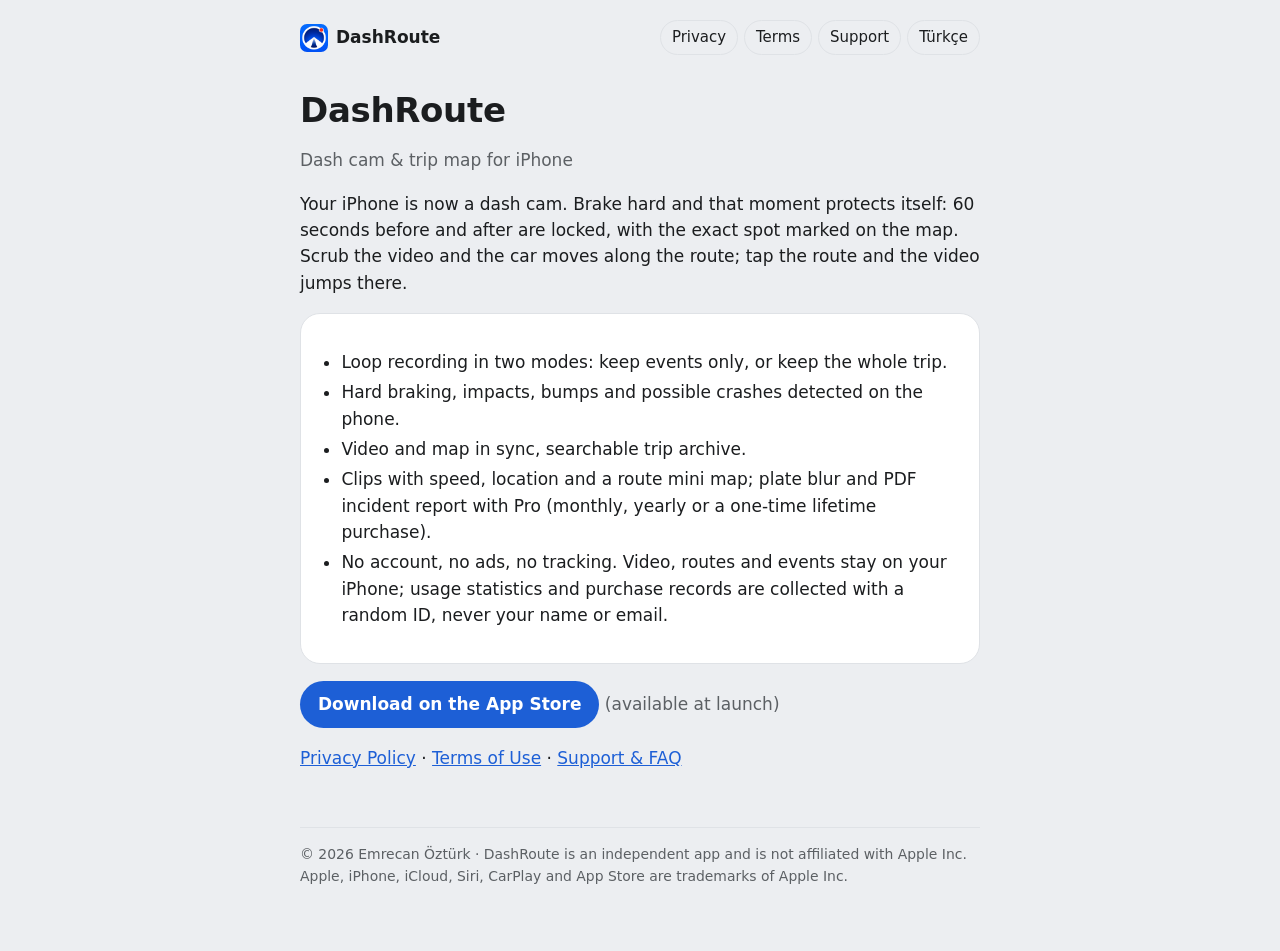
==== index.html @ 83d07963 "DashRoute pages: privacy, terms, support (EN + TR)" ====
<!doctype html>
<html lang="en">
<head>
<meta charset="utf-8">
<meta name="viewport" content="width=device-width,initial-scale=1">
<meta name="color-scheme" content="light dark">
<title>DashRoute — Dash cam with a route map for iPhone</title>
<meta name="description" content="DashRoute turns your iPhone into a dash cam. Video and route stay in sync; hard braking and impacts protect 60 seconds before and after. No account, no ads, no tracking.">
<link rel="canonical" href="https://emrecanozturk.github.io/dashroute/">
<link rel="alternate" hreflang="en" href="https://emrecanozturk.github.io/dashroute/">
<link rel="alternate" hreflang="tr" href="https://emrecanozturk.github.io/dashroute/tr/">
<link rel="icon" type="image/png" sizes="32x32" href="assets/favicon-32.png">
<link rel="icon" type="image/png" sizes="32x32" href="assets/favicon-dark-32.png" media="(prefers-color-scheme: dark)">
<link rel="apple-touch-icon" sizes="180x180" href="assets/apple-touch-icon.png">
<link rel="stylesheet" href="style.css">
</head>
<body>
<main>
<nav class="site" data-web-only><a class="brand" href="index.html"><img src="assets/apple-touch-icon.png" alt="" width="28" height="28">DashRoute</a><span><a href="privacy.html">Privacy</a><a href="terms.html">Terms</a><a href="support.html">Support</a><a href="tr/index.html" lang="tr" hreflang="tr">Türkçe</a></span></nav>
<header><h1>DashRoute</h1></header>
<p class="muted">Dash cam &amp; trip map for iPhone</p>
<p>Your iPhone is now a dash cam. Brake hard and that moment protects itself: 60 seconds before and after are locked, with the exact spot marked on the map. Scrub the video and the car moves along the route; tap the route and the video jumps there.</p>
<div class="card">
<ul>
<li>Loop recording in two modes: keep events only, or keep the whole trip.</li>
<li>Hard braking, impacts, bumps and possible crashes detected on the phone.</li>
<li>Video and map in sync, searchable trip archive.</li>
<li>Clips with speed, location and a route mini map; plate blur and PDF incident report with Pro (monthly, yearly or a one-time lifetime purchase).</li>
<li>No account, no ads, no tracking. Video, routes and events stay on your iPhone; usage statistics and purchase records are collected with a random ID, never your name or email.</li>
</ul>
</div>

<p><a class="button" href="https://apps.apple.com/app/id6826781606">Download on the App Store</a> <span class="muted">(available at launch)</span></p>
<p><a href="privacy.html">Privacy Policy</a> · <a href="terms.html">Terms of Use</a> · <a href="support.html">Support &amp; FAQ</a></p>
<footer>© 2026 Emrecan Öztürk · DashRoute is an independent app and is not affiliated with Apple Inc. Apple, iPhone, iCloud, Siri, CarPlay and App Store are trademarks of Apple Inc.</footer>
</main>
</body>
</html>
---- style.css ----
/* DashRoute web pages. Colors follow Rota/DesignSystem/Tokens.swift (land, surface, text, muted, accentText).
   The app shows these pages in its own sheet and hides [data-web-only] there (WebPageView.swift). */
:root{--bg:#eceef1;--card:#fff;--text:#1b1d1f;--muted:#5c6064;--accent:#1d5fd6;--line:#dfe2e6}
@media (prefers-color-scheme:dark){:root{--bg:#121417;--card:#22262b;--text:#f2f3f5;--muted:#a3a7ac;--accent:#8ab4ff;--line:#2e3238}}
*{box-sizing:border-box}
html{font-size:17px;-webkit-text-size-adjust:100%}
body{margin:0;background:var(--bg);color:var(--text);font-family:-apple-system,BlinkMacSystemFont,"SF Pro Text",Inter,system-ui,sans-serif;font-size:1rem;line-height:1.55}
main{max-width:720px;margin:0 auto;padding:20px 20px 64px}
nav.site{display:flex;flex-wrap:wrap;align-items:center;justify-content:space-between;gap:10px 16px;margin:0 0 36px;font-size:.88rem}
nav.site .brand{display:flex;align-items:center;gap:8px;font-weight:800;font-size:1rem;color:var(--text);text-decoration:none}
nav.site .brand img{border-radius:7px}
nav.site span{display:flex;flex-wrap:wrap;gap:6px}
nav.site span a{padding:5px 11px;border:1px solid var(--line);border-radius:999px;text-decoration:none;color:var(--text)}
nav.site span a[aria-current]{background:var(--card)}
h1{font-size:2rem;line-height:1.15;letter-spacing:-.01em;margin:0 0 6px}
h2{font-size:1.3rem;line-height:1.25;margin:36px 0 8px}
h3{font-size:1.06rem;margin:24px 0 6px}
p,li,dd{color:var(--text)}
.muted{color:var(--muted)}
a{color:var(--accent)}
header{margin-bottom:4px}
ul{padding-left:1.2em}
li{margin:4px 0}
.card{background:var(--card);border:1px solid var(--line);border-radius:20px;padding:18px 20px;margin:14px 0}
dl{margin:0}
dt{font-weight:700;margin-top:14px}
dd{margin:2px 0 0}
.button{display:inline-block;background:var(--accent);color:#fff;font-weight:700;text-decoration:none;padding:10px 18px;border-radius:999px}
@media (prefers-color-scheme:dark){.button{color:#121417}}
footer{margin-top:56px;font-size:.82rem;color:var(--muted);border-top:1px solid var(--line);padding-top:16px}
code{font-size:.88rem}
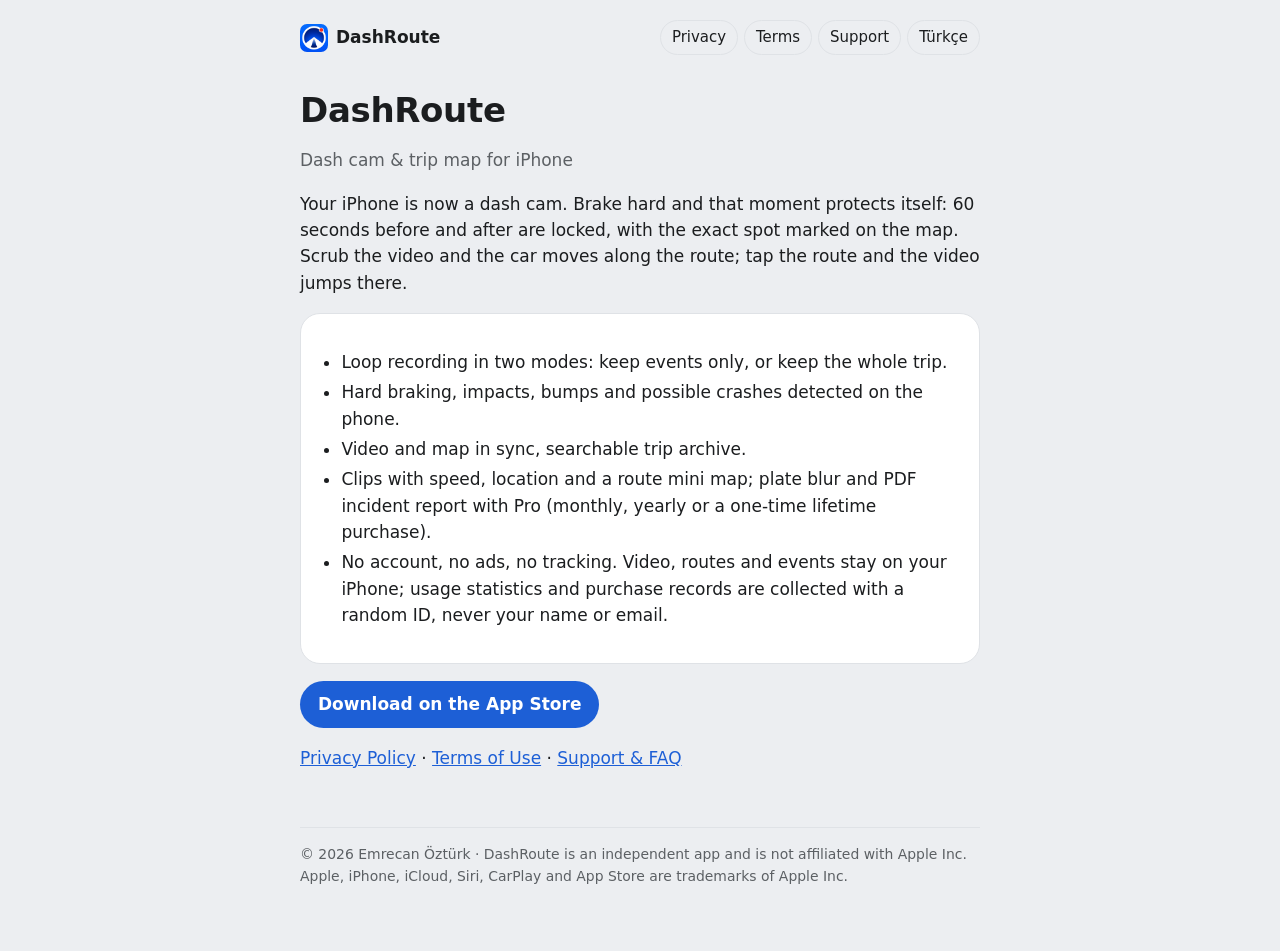
==== commit b5fa9ab1: "Launch: drop the launch note, add the Smart App Banner DashRoute is on the App Store (id6826781606)." ====
--- a/index.html
+++ b/index.html
@@ -4,6 +4,7 @@
 <meta charset="utf-8">
 <meta name="viewport" content="width=device-width,initial-scale=1">
 <meta name="color-scheme" content="light dark">
+<meta name="apple-itunes-app" content="app-id=6826781606">
 <title>DashRoute — Dash cam with a route map for iPhone</title>
 <meta name="description" content="DashRoute turns your iPhone into a dash cam. Video and route stay in sync; hard braking and impacts protect 60 seconds before and after. No account, no ads, no tracking.">
 <link rel="canonical" href="https://emrecanozturk.github.io/dashroute/">
@@ -30,7 +31,7 @@
 </ul>
 </div>
 
-<p><a class="button" href="https://apps.apple.com/app/id6826781606">Download on the App Store</a> <span class="muted">(available at launch)</span></p>
+<p><a class="button" href="https://apps.apple.com/app/id6826781606">Download on the App Store</a></p>
 <p><a href="privacy.html">Privacy Policy</a> · <a href="terms.html">Terms of Use</a> · <a href="support.html">Support &amp; FAQ</a></p>
 <footer>© 2026 Emrecan Öztürk · DashRoute is an independent app and is not affiliated with Apple Inc. Apple, iPhone, iCloud, Siri, CarPlay and App Store are trademarks of Apple Inc.</footer>
 </main>
--- a/style.css
+++ b/style.css
@@ -1,5 +1,5 @@
 /* DashRoute web pages. Colors follow Rota/DesignSystem/Tokens.swift (land, surface, text, muted, accentText).
-   The app shows these pages in its own sheet and hides [data-web-only] there (WebPageView.swift). */
+   The app shows these pages in its own sheet and hides [data-web-only] there (Rota/Features/Settings/SitePageSheet.swift). */
 :root{--bg:#eceef1;--card:#fff;--text:#1b1d1f;--muted:#5c6064;--accent:#1d5fd6;--line:#dfe2e6}
 @media (prefers-color-scheme:dark){:root{--bg:#121417;--card:#22262b;--text:#f2f3f5;--muted:#a3a7ac;--accent:#8ab4ff;--line:#2e3238}}
 *{box-sizing:border-box}
